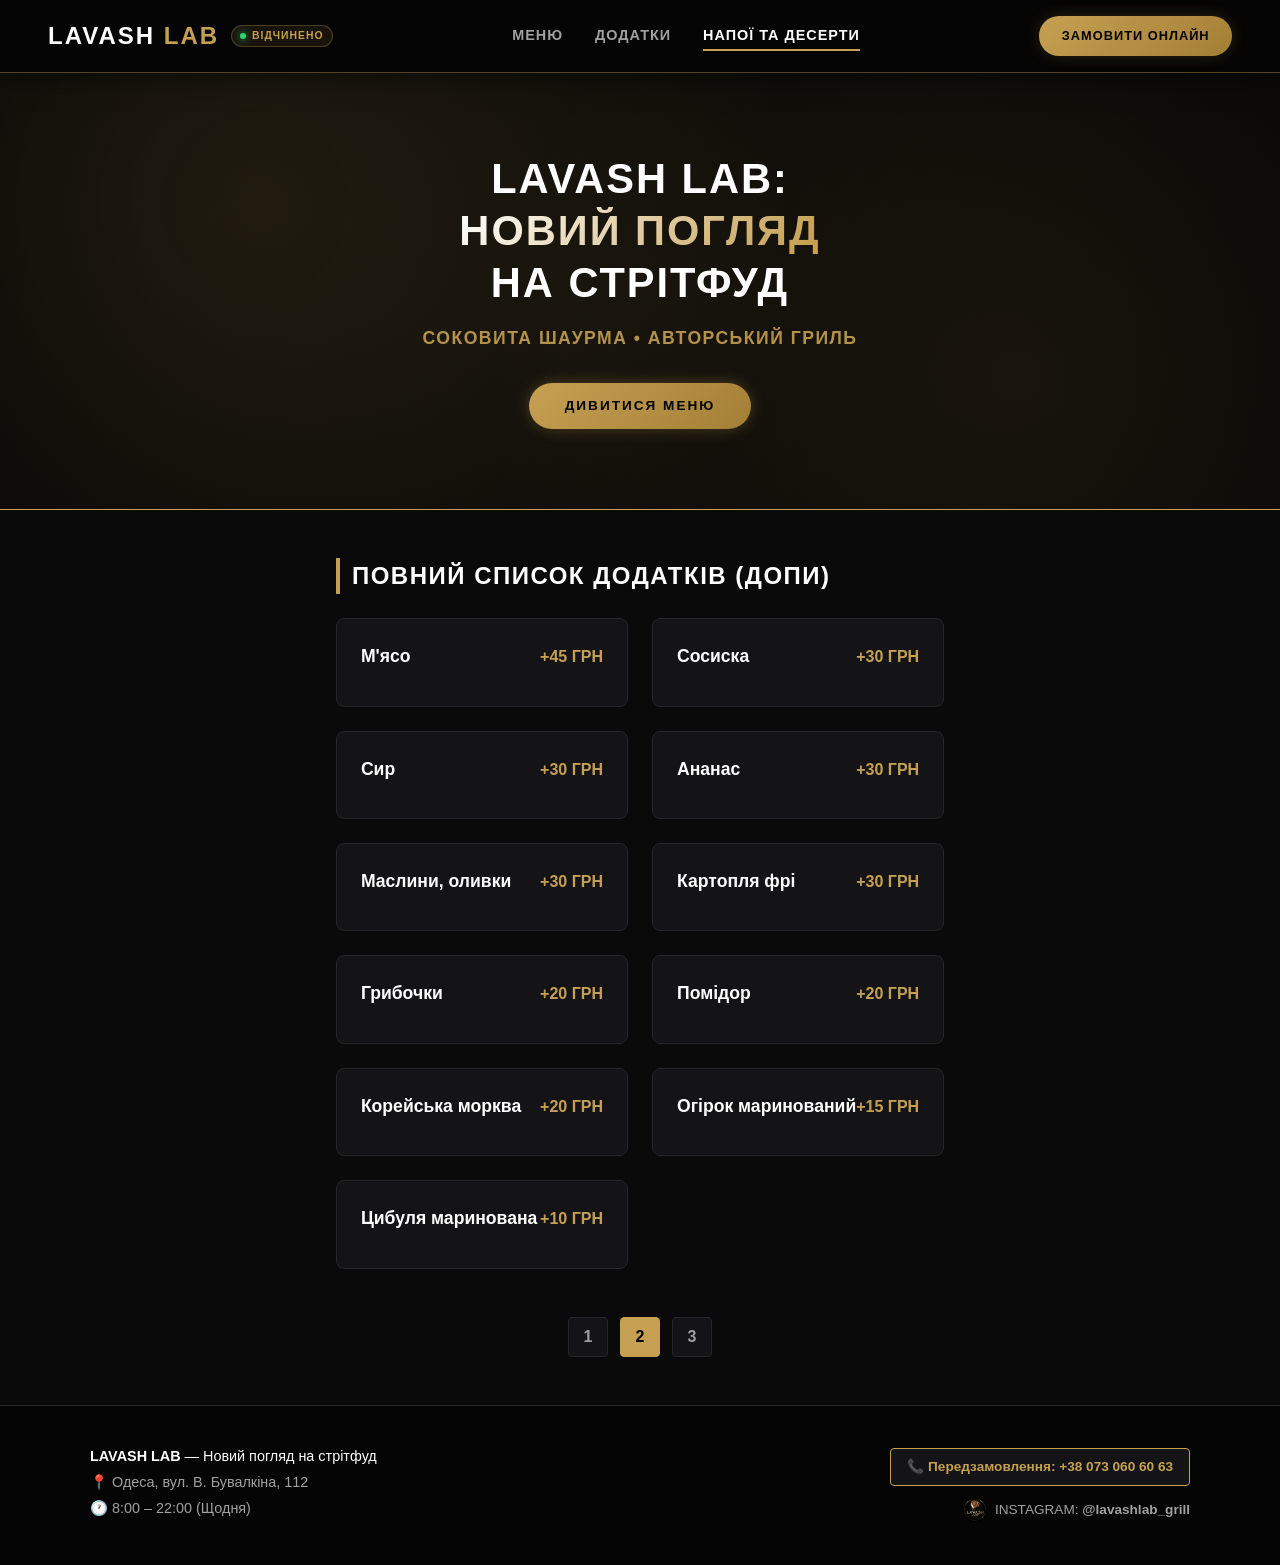
==== addons.html @ d11a652c "Add files via upload" ====
<!DOCTYPE html>
<html lang="uk">
<head>
    <meta charset="UTF-8">
    <meta name="viewport" content="width=device-width, initial-scale=1.0">
    <title>LAVASH LAB | Додатки (Допи)</title>
    <link rel="stylesheet" href="style.css">
</head>
<body>

<header>
        <div class="logo-container">
            <a href="index.html" class="logo">LAVASH <span>LAB</span></a>
            <div class="status-badge">
                <span class="status-dot"></span> ВІДЧИНЕНО
            </div>
        </div>
        <nav>
            <a href="index.html">МЕНЮ</a>
            <a href="addons.html">ДОДАТКИ</a>
            <a href="drinks.html" class="active">НАПОЇ ТА ДЕСЕРТИ</a>
        </nav>
        <a href="tel:+380730606063" class="btn-header-order">ЗАМОВИТИ ОНЛАЙН</a>
    </header>

<section class="hero">
        <div class="hero-content">
            <h1>LAVASH LAB:<br><span class="highlight-text">НОВИЙ ПОГЛЯД</span><br>НА СТРІТФУД</h1>
            <p class="hero-subtitle">Соковита шаурма • Авторський гриль</p>
            <a href="#addons-list" class="btn-hero">ДИВИТИСЯ МЕНЮ</a>
        </div>
    </section>

    <div class="container" id="addons-list">
        <h2 class="section-title">ПОВНИЙ СПИСОК ДОДАТКІВ (ДОПИ)</h2>

        <div class="grid">
            <div class="spotlight-card">
                <div class="card-header">
                    <span class="item-title">М'ясо</span>
                    <span class="item-price">+45 ГРН</span>
                </div>
            </div>
            <div class="spotlight-card">
                <div class="card-header">
                    <span class="item-title">Сосиска</span>
                    <span class="item-price">+30 ГРН</span>
                </div>
            </div>
            <div class="spotlight-card">
                <div class="card-header">
                    <span class="item-title">Сир</span>
                    <span class="item-price">+30 ГРН</span>
                </div>
            </div>
            <div class="spotlight-card">
                <div class="card-header">
                    <span class="item-title">Ананас</span>
                    <span class="item-price">+30 ГРН</span>
                </div>
            </div>
            <div class="spotlight-card">
                <div class="card-header">
                    <span class="item-title">Маслини, оливки</span>
                    <span class="item-price">+30 ГРН</span>
                </div>
            </div>
            <div class="spotlight-card">
                <div class="card-header">
                    <span class="item-title">Картопля фрі</span>
                    <span class="item-price">+30 ГРН</span>
                </div>
            </div>
            <div class="spotlight-card">
                <div class="card-header">
                    <span class="item-title">Грибочки</span>
                    <span class="item-price">+20 ГРН</span>
                </div>
            </div>
            <div class="spotlight-card">
                <div class="card-header">
                    <span class="item-title">Помідор</span>
                    <span class="item-price">+20 ГРН</span>
                </div>
            </div>
            <div class="spotlight-card">
                <div class="card-header">
                    <span class="item-title">Корейська морква</span>
                    <span class="item-price">+20 ГРН</span>
                </div>
            </div>
            <div class="spotlight-card">
                <div class="card-header">
                    <span class="item-title">Огірок маринований</span>
                    <span class="item-price">+15 ГРН</span>
                </div>
            </div>
            <div class="spotlight-card">
                <div class="card-header">
                    <span class="item-title">Цибуля маринована</span>
                    <span class="item-price">+10 ГРН</span>
                </div>
            </div>
        </div>

        <div class="pagination">
            <a href="index.html">1</a>
            <a href="addons.html" class="active-page">2</a>
            <a href="drinks.html">3</a>
        </div>
    </div>

    <footer>
        <div class="footer-container">
            <div class="footer-info">
                <p class="footer-brand"><strong>LAVASH LAB</strong> — Новий погляд на стрітфуд</p>
                <p class="footer-address">📍 Одеса, вул. В. Бувалкіна, 112</p>
                <p class="footer-hours">🕐 8:00 – 22:00 (Щодня)</p>
            </div>

            <div class="footer-contacts">
                <a href="tel:+380730606063" class="btn-order">📞 Передзамовлення: +38 073 060 60 63</a>

                <a href="https://www.instagram.com/lavashlab_grill" target="_blank" class="footer-social-link">
                    <img src="logo for instagram info.jpg" alt="Lavash Lab Instagram" class="insta-avatar">
                    <span>INSTAGRAM: <strong>@lavashlab_grill</strong></span>
                </a>
            </div>
        </div>
    </footer>

    <script>
        document.querySelectorAll('.spotlight-card').forEach(card => {
            card.addEventListener('mousemove', e => {
                const rect = card.getBoundingClientRect();
                card.style.setProperty('--mouse-x', `${e.clientX - rect.left}px`);
                card.style.setProperty('--mouse-y', `${e.clientY - rect.top}px`);
            });
        });

        function smoothScrollTo(targetSelector, duration = 1000) {
            const target = document.querySelector(targetSelector);
            if (!target) return;

            const headerOffset = 80;
            const targetPosition = target.getBoundingClientRect().top + window.pageYOffset - headerOffset;
            const startPosition = window.pageYOffset;
            const distance = targetPosition - startPosition;
            let startTime = null;

            function animation(currentTime) {
                if (startTime === null) startTime = currentTime;
                const timeElapsed = currentTime - startTime;
                const progress = Math.min(timeElapsed / duration, 1);

                const ease = progress < 0.5 
                    ? 2 * progress * progress 
                    : -1 + (4 - 2 * progress) * progress;

                window.scrollTo(0, startPosition + distance * ease);

                if (timeElapsed < duration) {
                    requestAnimationFrame(animation);
                }
            }

            requestAnimationFrame(animation);
        }

        document.querySelectorAll('a[href^="#"]').forEach(anchor => {
            anchor.addEventListener('click', function (e) {
                e.preventDefault();
                const targetId = this.getAttribute('href');
                if (targetId && targetId !== '#') {
                    smoothScrollTo(targetId, 1500);
                }
            });
        });


        // Плавный уход страницы при клике на внутренние ссылки
  document.querySelectorAll('nav a, .pagination a').forEach(link => {
    link.addEventListener('click', function(e) {
      const href = this.getAttribute('href');
      
      // Проверяем, что ссылка ведет на другую страницу, а не якорь (#)
      if (href && !href.startsWith('#') && href !== window.location.pathname) {
        e.preventDefault();
        document.body.style.transition = 'opacity 0.3s ease, transform 0.3s ease';
        document.body.style.opacity = '0';
        document.body.style.transform = 'translateY(-8px)';
        
        setTimeout(() => {
          window.location.href = href;
        }, 300);
      }
    });
  });
    </script>
</body>
</html>
---- style.css ----
:root {
  --bg-dark: #0a0a0b;
  --card-bg: #141416;
  --accent-gold: #c6a052;
  --accent-gold-hover: #e0b868;
  --text-main: #ffffff;
  --text-muted: #a0a0a0;
  --border-color: #26262a;
}

* {
  box-sizing: border-box;
  margin: 0;
  padding: 0;
}

body {
  background-color: var(--bg-dark);
  color: var(--text-main);
  font-family: -apple-system, BlinkMacSystemFont, "Segoe UI", Roboto, Helvetica, Arial, sans-serif;
  line-height: 1.5;
  min-height: 100vh;
  display: flex;
  flex-direction: column;
}

/* --- ЭФФЕКТ ПЛАВНОГО ПОЯВЛЕНИЯ СТРАНИЦЫ --- */
body {
  animation: fadeInPage 1.2s ease-in-out forwards;
}

@keyframes fadeInPage {
  from {
    opacity: 0;
    transform: translateY(8px); /* Легкий сдвиг снизу вверх */
  }
  to {
    opacity: 1;
    transform: translateY(0);
  }
}

a {
  color: inherit;
  text-decoration: none;
}

/* ИНТЕРЕСНАЯ ШАПКА С ЭФФЕКТОМ СТЕКЛА (GLASSMORPHISM) */
header {
  background: rgba(5, 5, 5, 0.75);
  backdrop-filter: blur(12px);
  -webkit-backdrop-filter: blur(12px);
  border-bottom: 1px solid rgba(198, 160, 82, 0.4);
  padding: 1rem 3rem;
  display: flex;
  justify-content: space-between;
  align-items: center;
  position: sticky;
  top: 0;
  z-index: 1000;
  box-shadow: 0 4px 30px rgba(0, 0, 0, 0.5);
}

.logo-container {
  display: flex;
  align-items: center;
  gap: 12px;
}

.logo {
  font-size: 1.5rem;
  font-weight: 900;
  letter-spacing: 2px;
}

.logo span {
  color: var(--accent-gold);
}

/* Индикатор статуса работы "OPEN" */
.status-badge {
  display: inline-flex;
  align-items: center;
  gap: 6px;
  background: rgba(198, 160, 82, 0.1);
  border: 1px solid rgba(198, 160, 82, 0.3);
  padding: 2px 8px;
  border-radius: 12px;
  font-size: 0.65rem;
  font-weight: 800;
  color: var(--accent-gold);
  letter-spacing: 1px;
}

.status-dot {
  width: 6px;
  height: 6px;
  background-color: #2ed573;
  border-radius: 50%;
  box-shadow: 0 0 8px #2ed573;
  animation: pulse 2s infinite;
}

@keyframes pulse {
  0% { transform: scale(0.95); box-shadow: 0 0 0 0 rgba(46, 213, 115, 0.7); }
  70% { transform: scale(1); box-shadow: 0 0 0 6px rgba(46, 213, 115, 0); }
  100% { transform: scale(0.95); box-shadow: 0 0 0 0 rgba(46, 213, 115, 0); }
}

nav {
  display: flex;
  gap: 2rem;
}

nav a {
  position: relative;
  font-size: 0.9rem;
  font-weight: 700;
  color: var(--text-muted);
  letter-spacing: 1px;
  padding: 4px 0;
  transition: color 0.3s ease;
}

/* Анимированная золотая линия под ссылками */
nav a::after {
  content: '';
  position: absolute;
  bottom: 0;
  left: 0;
  width: 0;
  height: 2px;
  background-color: var(--accent-gold);
  transition: width 0.3s ease;
}

nav a:hover,
nav a.active {
  color: var(--text-main);
}

nav a:hover::after,
nav a.active::after {
  width: 100%;
}

.btn-header-order {
  background: linear-gradient(135deg, #c6a052 0%, #a37f36 100%);
  color: #000;
  font-weight: 800;
  font-size: 0.8rem;
  letter-spacing: 1px;
  text-transform: uppercase;
  padding: 0.65rem 1.4rem;
  border-radius: 20px;
  box-shadow: 0 0 15px rgba(198, 160, 82, 0.2);
  transition: all 0.3s ease;
}

.btn-header-order:hover {
  transform: translateY(-2px);
  box-shadow: 0 4px 20px rgba(198, 160, 82, 0.4);
}

/* --- ОБНОВЛЕННАЯ HERO СЕКЦИЯ С АНИМАЦИЕЙ --- */
.hero {
  position: relative;
  background: #050505;
  /* Мягкие анимированные фоновые пятна света */
  background-image: 
    radial-gradient(circle at 20% 30%, rgba(198, 160, 82, 0.12) 0%, transparent 50%),
    radial-gradient(circle at 80% 70%, rgba(198, 160, 82, 0.08) 0%, transparent 50%);
  border-bottom: 1px solid var(--accent-gold);
  padding: 5rem 2rem;
  text-align: center;
  display: flex;
  justify-content: center;
  align-items: center;
  min-height: 380px;
  overflow: hidden;
}

/* Декоративное свечение на фоне */
.hero::before {
  content: '';
  position: absolute;
  top: -50%;
  left: -50%;
  width: 200%;
  height: 200%;
  background: radial-gradient(circle, rgba(198, 160, 82, 0.05) 0%, transparent 60%);
  animation: rotateBg 20s linear infinite;
  pointer-events: none; /* Это делает кнопку снова кликабельной */
}

@keyframes rotateBg {
  0% { transform: rotate(0deg); }
  100% { transform: rotate(360deg); }
}

.hero-content {
  max-width: 700px;
  position: relative;
  z-index: 2;
}

.hero h1 {
  font-size: 2.6rem;
  font-weight: 900;
  line-height: 1.25;
  margin-bottom: 1rem;
  letter-spacing: 2px;
  text-transform: uppercase;
  color: #ffffff;
}

/* Анимированный переливающийся золотой текст */
.highlight-text {
  background: linear-gradient(135deg, #ffffff 0%, #c6a052 50%, #e0b868 100%);
  background-size: 200% auto;
  -webkit-background-clip: text;
  -webkit-text-fill-color: transparent;
  animation: shineText 4s ease infinite;
}

@keyframes shineText {
  0% { background-position: 0% 50%; }
  50% { background-position: 100% 50%; }
  100% { background-position: 0% 50%; }
}

/* Подзаголовок (Соковита шаурма • Авторський гриль) */
.hero-subtitle {
  font-size: 1.1rem;
  font-weight: 600;
  color: var(--accent-gold);
  letter-spacing: 1.5px;
  margin-bottom: 2rem;
  opacity: 0.9;
  text-transform: uppercase;
}

/* Обновленная кнопка с эффектом пульсирующей тени */
.btn-hero {
  display: inline-block;
  color: #000;
  background: linear-gradient(135deg, #c6a052 0%, #a37f36 100%);
  font-weight: 800;
  font-size: 0.85rem;
  letter-spacing: 2px;
  text-transform: uppercase;
  padding: 0.8rem 2.2rem;
  border-radius: 30px;
  box-shadow: 0 0 15px rgba(198, 160, 82, 0.3);
  transition: all 0.3s ease;
  border: none;
}

.btn-hero:hover {
  transform: translateY(-3px);
  box-shadow: 0 6px 25px rgba(198, 160, 82, 0.6);
  color: #000;
}

/* Адаптивность для телефонов */
@media (max-width: 768px) {
  .hero h1 {
    font-size: 1.9rem;
  }
  .hero-subtitle {
    font-size: 0.9rem;
  }
}

/* ОСНОВНОЙ КОНТЕНТ */
.container {
  max-width: 1100px;
  margin: 0 auto;
  padding: 3rem 1.5rem;
  flex: 1;
}

.section-title {
  font-size: 1.5rem;
  font-weight: 800;
  letter-spacing: 1.5px;
  margin-bottom: 1.5rem;
  margin-top: 2rem;
  color: var(--text-main);
  border-left: 4px solid var(--accent-gold);
  padding-left: 0.75rem;
}

.section-title:first-of-type {
  margin-top: 0;
}

/* СЕТКА В ДВЕ КОЛОНКИ */
.grid {
  display: grid;
  grid-template-columns: repeat(2, 1fr);
  gap: 1.5rem;
}

.spotlight-card {
  background-color: var(--card-bg);
  border: 1px solid var(--border-color);
  border-radius: 8px;
  padding: 1.5rem;
  position: relative;
  overflow: hidden;
  transition: border-color 0.3s ease;
}

.spotlight-card::before {
  content: "";
  position: absolute;
  top: var(--mouse-y, -100px);
  left: var(--mouse-x, -100px);
  width: 200px;
  height: 200px;
  background: radial-gradient(circle, rgba(198, 160, 82, 0.15) 0%, transparent 70%);
  transform: translate(-50%, -50%);
  pointer-events: none;
  transition: opacity 0.3s ease;
  opacity: 0;
}

.spotlight-card:hover::before {
  opacity: 1;
}

.spotlight-card:hover {
  border-color: rgba(198, 160, 82, 0.4);
}

.card-header {
  display: flex;
  justify-content: space-between;
  align-items: baseline;
  margin-bottom: 0.75rem;
}

.item-title {
  font-size: 1.1rem;
  font-weight: 700;
}

.item-price {
  font-size: 1rem;
  font-weight: 800;
  color: var(--accent-gold);
}

.item-desc {
  font-size: 0.85rem;
  color: var(--text-muted);
}

/* БЕДЖИ */
.badge {
  font-size: 0.65rem;
  font-weight: 800;
  padding: 2px 6px;
  border-radius: 3px;
  text-transform: uppercase;
  margin-left: 6px;
  vertical-align: middle;
}

.badge-hit {
  background-color: var(--accent-gold);
  color: #000;
}

.badge-new {
  background-color: #ff4757;
  color: #fff;
}

/* ПАГИНАЦИЯ */
.pagination {
  display: flex;
  justify-content: center;
  gap: 0.75rem;
  margin-top: 3rem;
}

.pagination a {
  width: 40px;
  height: 40px;
  display: flex;
  align-items: center;
  justify-content: center;
  border-radius: 4px;
  background-color: var(--card-bg);
  border: 1px solid var(--border-color);
  font-weight: 700;
  color: var(--text-muted);
  transition: all 0.2s ease;
}

.pagination a:hover,
.pagination a.active-page {
  background-color: var(--accent-gold);
  color: #000;
  border-color: var(--accent-gold);
}

/* ФУТЕР */
footer {
  background-color: #050505;
  border-top: 1px solid var(--border-color);
  padding: 2.5rem 2rem;
  margin-top: auto;
}

.footer-container {
  max-width: 1100px;
  margin: 0 auto;
  display: flex;
  justify-content: space-between;
  align-items: center;
  flex-wrap: wrap;
  gap: 1.5rem;
}

.footer-info p {
  margin-bottom: 0.3rem;
  font-size: 0.9rem;
  color: var(--text-muted);
}

.footer-brand {
  color: var(--text-main) !important;
}

.footer-contacts {
  display: flex;
  flex-direction: column;
  gap: 0.75rem;
  align-items: flex-end;
}

.btn-order {
  background-color: var(--card-bg);
  border: 1px solid var(--accent-gold);
  color: var(--accent-gold);
  padding: 0.5rem 1rem;
  border-radius: 4px;
  font-weight: 700;
  font-size: 0.85rem;
  transition: all 0.2s ease;
}

.btn-order:hover {
  background-color: var(--accent-gold);
  color: #000;
}

.footer-social-link {
  display: flex;
  align-items: center;
  gap: 0.5rem;
  font-size: 0.85rem;
  color: var(--text-muted);
}

.insta-avatar {
  width: 24px;
  height: 24px;
  border-radius: 50%;
  object-fit: cover;
}

/* АДАПТИВНОСТЬ ДЛЯ МОБИЛЬНЫХ */
@media (max-width: 768px) {
  header {
    flex-direction: column;
    gap: 1rem;
    padding: 1rem;
  }
  
  .grid {
    grid-template-columns: 1fr; /* На телефонах переключается в 1 колонку */
  }
  
  .footer-container {
    flex-direction: column;
    align-items: flex-start;
  }
  
  .footer-contacts {
    align-items: flex-start;
  }
}
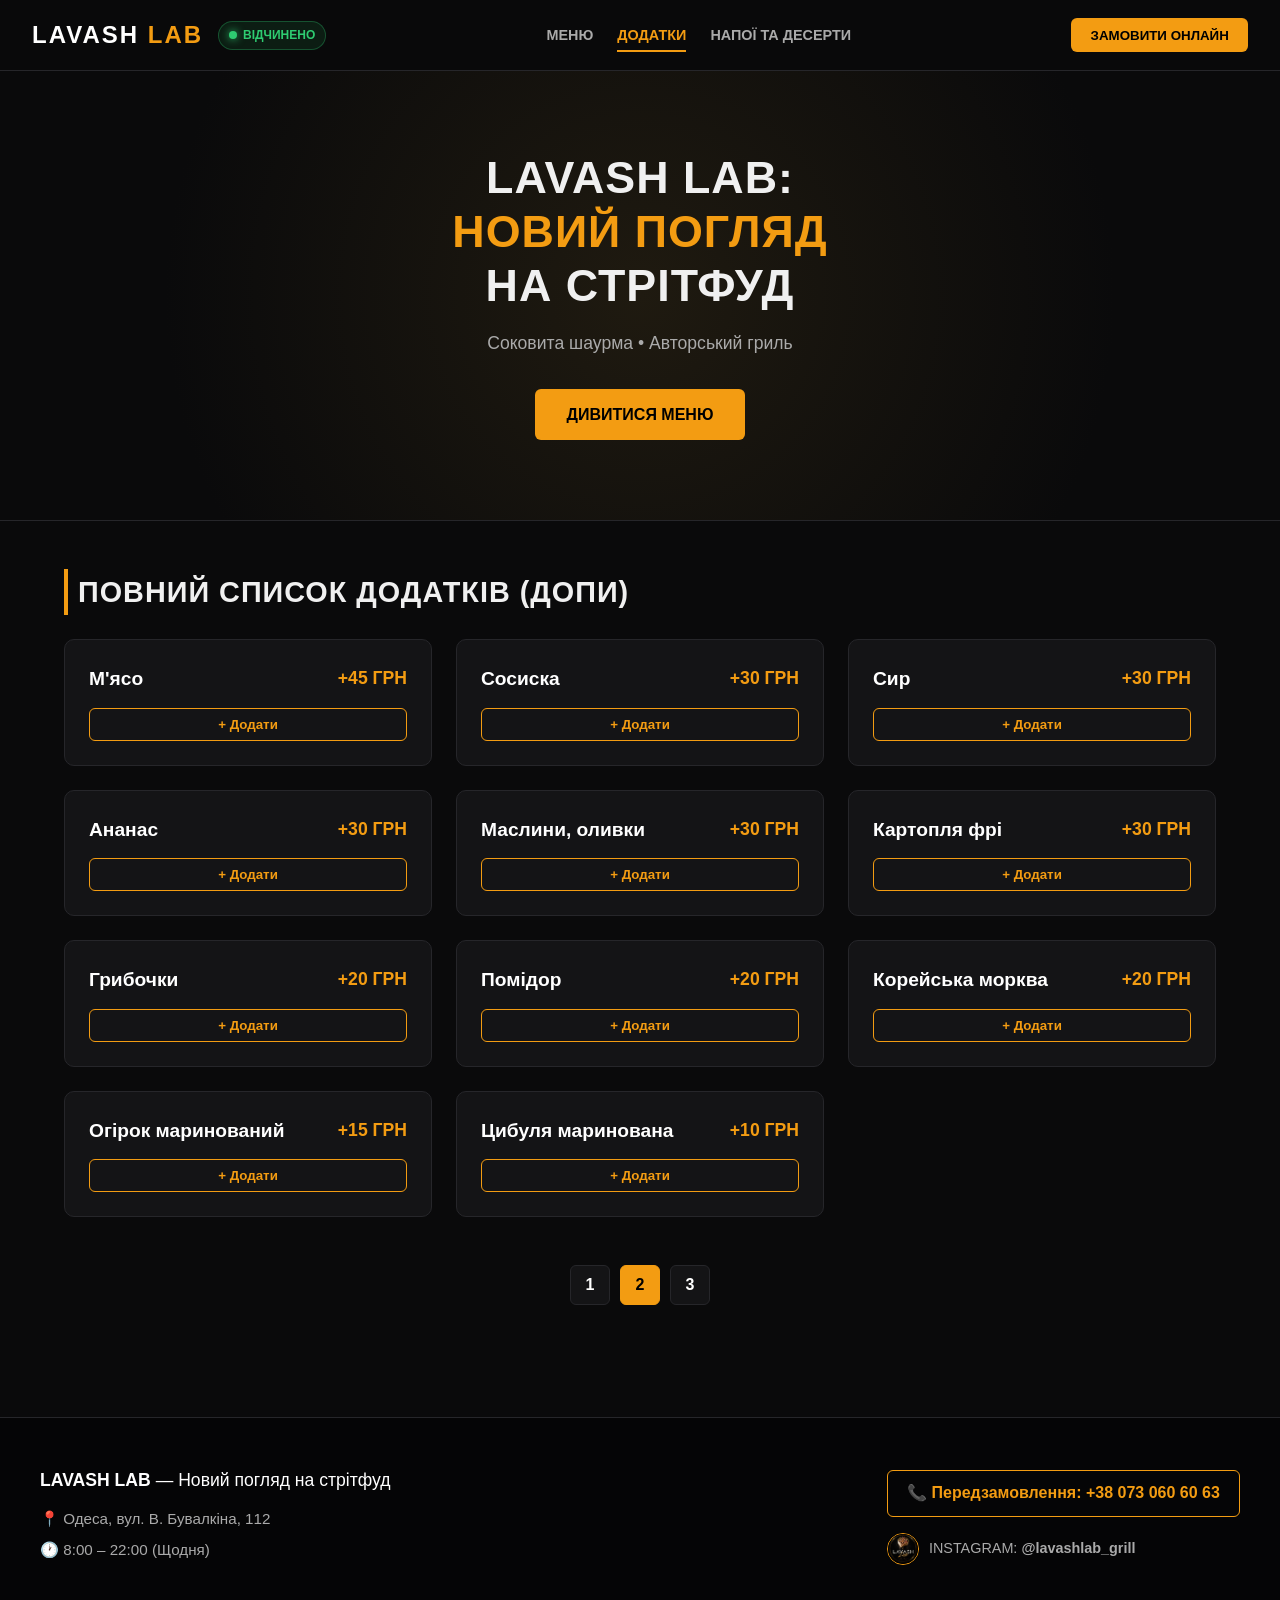
==== commit d4f0474d: "Add files via upload" ====
--- a/addons.html
+++ b/addons.html
@@ -9,193 +9,183 @@
 <body>
 
 <header>
-        <div class="logo-container">
-            <a href="index.html" class="logo">LAVASH <span>LAB</span></a>
-            <div class="status-badge">
-                <span class="status-dot"></span> ВІДЧИНЕНО
-            </div>
+    <div class="logo-container">
+        <a href="index.html" class="logo">LAVASH <span>LAB</span></a>
+        <div class="status-badge">
+            <span class="status-dot"></span> ВІДЧИНЕНО
         </div>
-        <nav>
-            <a href="index.html">МЕНЮ</a>
-            <a href="addons.html">ДОДАТКИ</a>
-            <a href="drinks.html" class="active">НАПОЇ ТА ДЕСЕРТИ</a>
-        </nav>
-        <a href="tel:+380730606063" class="btn-header-order">ЗАМОВИТИ ОНЛАЙН</a>
-    </header>
+    </div>
+    <nav>
+        <a href="index.html">МЕНЮ</a>
+        <a href="addons.html" class="active">ДОДАТКИ</a>
+        <a href="drinks.html">НАПОЇ ТА ДЕСЕРТИ</a>
+    </nav>
+    <button class="btn-header-order">ЗАМОВИТИ ОНЛАЙН</button>
+</header>
 
 <section class="hero">
-        <div class="hero-content">
-            <h1>LAVASH LAB:<br><span class="highlight-text">НОВИЙ ПОГЛЯД</span><br>НА СТРІТФУД</h1>
-            <p class="hero-subtitle">Соковита шаурма • Авторський гриль</p>
-            <a href="#addons-list" class="btn-hero">ДИВИТИСЯ МЕНЮ</a>
+    <div class="hero-content">
+        <h1>LAVASH LAB:<br><span class="highlight-text">НОВИЙ ПОГЛЯД</span><br>НА СТРІТФУД</h1>
+        <p class="hero-subtitle">Соковита шаурма • Авторський гриль</p>
+        <a href="#addons-list" class="btn-hero">ДИВИТИСЯ МЕНЮ</a>
+    </div>
+</section>
+
+<div class="container" id="addons-list">
+    <h2 class="section-title">ПОВНИЙ СПИСОК ДОДАТКІВ (ДОПИ)</h2>
+
+    <div class="grid">
+        <div class="spotlight-card">
+            <div class="card-header">
+                <span class="item-title">М'ясо</span>
+                <span class="item-price">+45 ГРН</span>
+            </div>
+            <button class="btn-add-to-cart" data-name="Доп: М'ясо" data-price="45">+ Додати</button>
         </div>
-    </section>
-
-    <div class="container" id="addons-list">
-        <h2 class="section-title">ПОВНИЙ СПИСОК ДОДАТКІВ (ДОПИ)</h2>
-
-        <div class="grid">
-            <div class="spotlight-card">
-                <div class="card-header">
-                    <span class="item-title">М'ясо</span>
-                    <span class="item-price">+45 ГРН</span>
-                </div>
+        <div class="spotlight-card">
+            <div class="card-header">
+                <span class="item-title">Сосиска</span>
+                <span class="item-price">+30 ГРН</span>
             </div>
-            <div class="spotlight-card">
-                <div class="card-header">
-                    <span class="item-title">Сосиска</span>
-                    <span class="item-price">+30 ГРН</span>
-                </div>
+            <button class="btn-add-to-cart" data-name="Доп: Сосиска" data-price="30">+ Додати</button>
+        </div>
+        <div class="spotlight-card">
+            <div class="card-header">
+                <span class="item-title">Сир</span>
+                <span class="item-price">+30 ГРН</span>
             </div>
-            <div class="spotlight-card">
-                <div class="card-header">
-                    <span class="item-title">Сир</span>
-                    <span class="item-price">+30 ГРН</span>
-                </div>
+            <button class="btn-add-to-cart" data-name="Доп: Сир" data-price="30">+ Додати</button>
+        </div>
+        <div class="spotlight-card">
+            <div class="card-header">
+                <span class="item-title">Ананас</span>
+                <span class="item-price">+30 ГРН</span>
             </div>
-            <div class="spotlight-card">
-                <div class="card-header">
-                    <span class="item-title">Ананас</span>
-                    <span class="item-price">+30 ГРН</span>
-                </div>
+            <button class="btn-add-to-cart" data-name="Доп: Ананас" data-price="30">+ Додати</button>
+        </div>
+        <div class="spotlight-card">
+            <div class="card-header">
+                <span class="item-title">Маслини, оливки</span>
+                <span class="item-price">+30 ГРН</span>
             </div>
-            <div class="spotlight-card">
-                <div class="card-header">
-                    <span class="item-title">Маслини, оливки</span>
-                    <span class="item-price">+30 ГРН</span>
-                </div>
+            <button class="btn-add-to-cart" data-name="Доп: Маслини, оливки" data-price="30">+ Додати</button>
+        </div>
+        <div class="spotlight-card">
+            <div class="card-header">
+                <span class="item-title">Картопля фрі</span>
+                <span class="item-price">+30 ГРН</span>
             </div>
-            <div class="spotlight-card">
-                <div class="card-header">
-                    <span class="item-title">Картопля фрі</span>
-                    <span class="item-price">+30 ГРН</span>
-                </div>
+            <button class="btn-add-to-cart" data-name="Доп: Картопля фрі" data-price="30">+ Додати</button>
+        </div>
+        <div class="spotlight-card">
+            <div class="card-header">
+                <span class="item-title">Грибочки</span>
+                <span class="item-price">+20 ГРН</span>
             </div>
-            <div class="spotlight-card">
-                <div class="card-header">
-                    <span class="item-title">Грибочки</span>
-                    <span class="item-price">+20 ГРН</span>
-                </div>
+            <button class="btn-add-to-cart" data-name="Доп: Грибочки" data-price="20">+ Додати</button>
+        </div>
+        <div class="spotlight-card">
+            <div class="card-header">
+                <span class="item-title">Помідор</span>
+                <span class="item-price">+20 ГРН</span>
             </div>
-            <div class="spotlight-card">
-                <div class="card-header">
-                    <span class="item-title">Помідор</span>
-                    <span class="item-price">+20 ГРН</span>
-                </div>
+            <button class="btn-add-to-cart" data-name="Доп: Помідор" data-price="20">+ Додати</button>
+        </div>
+        <div class="spotlight-card">
+            <div class="card-header">
+                <span class="item-title">Корейська морква</span>
+                <span class="item-price">+20 ГРН</span>
             </div>
-            <div class="spotlight-card">
-                <div class="card-header">
-                    <span class="item-title">Корейська морква</span>
-                    <span class="item-price">+20 ГРН</span>
-                </div>
+            <button class="btn-add-to-cart" data-name="Доп: Корейська морква" data-price="20">+ Додати</button>
+        </div>
+        <div class="spotlight-card">
+            <div class="card-header">
+                <span class="item-title">Огірок маринований</span>
+                <span class="item-price">+15 ГРН</span>
             </div>
-            <div class="spotlight-card">
-                <div class="card-header">
-                    <span class="item-title">Огірок маринований</span>
-                    <span class="item-price">+15 ГРН</span>
-                </div>
+            <button class="btn-add-to-cart" data-name="Доп: Огірок маринований" data-price="15">+ Додати</button>
+        </div>
+        <div class="spotlight-card">
+            <div class="card-header">
+                <span class="item-title">Цибуля маринована</span>
+                <span class="item-price">+10 ГРН</span>
             </div>
-            <div class="spotlight-card">
-                <div class="card-header">
-                    <span class="item-title">Цибуля маринована</span>
-                    <span class="item-price">+10 ГРН</span>
-                </div>
-            </div>
-        </div>
-
-        <div class="pagination">
-            <a href="index.html">1</a>
-            <a href="addons.html" class="active-page">2</a>
-            <a href="drinks.html">3</a>
+            <button class="btn-add-to-cart" data-name="Доп: Цибуля маринована" data-price="10">+ Додати</button>
         </div>
     </div>
 
-    <footer>
-        <div class="footer-container">
-            <div class="footer-info">
-                <p class="footer-brand"><strong>LAVASH LAB</strong> — Новий погляд на стрітфуд</p>
-                <p class="footer-address">📍 Одеса, вул. В. Бувалкіна, 112</p>
-                <p class="footer-hours">🕐 8:00 – 22:00 (Щодня)</p>
-            </div>
+    <div class="pagination">
+        <a href="index.html">1</a>
+        <a href="addons.html" class="active-page">2</a>
+        <a href="drinks.html">3</a>
+    </div>
+</div>
 
-            <div class="footer-contacts">
-                <a href="tel:+380730606063" class="btn-order">📞 Передзамовлення: +38 073 060 60 63</a>
+<footer>
+    <div class="footer-container">
+        <div class="footer-info">
+            <p class="footer-brand"><strong>LAVASH LAB</strong> — Новий погляд на стрітфуд</p>
+            <p class="footer-address">📍 Одеса, вул. В. Бувалкіна, 112</p>
+            <p class="footer-hours">🕐 8:00 – 22:00 (Щодня)</p>
+        </div>
 
-                <a href="https://www.instagram.com/lavashlab_grill" target="_blank" class="footer-social-link">
-                    <img src="logo for instagram info.jpg" alt="Lavash Lab Instagram" class="insta-avatar">
-                    <span>INSTAGRAM: <strong>@lavashlab_grill</strong></span>
-                </a>
-            </div>
+        <div class="footer-contacts">
+            <a href="tel:+380730606063" class="btn-order">📞 Передзамовлення: +38 073 060 60 63</a>
+
+            <a href="https://www.instagram.com/lavashlab_grill" target="_blank" class="footer-social-link">
+                <img src="logo for instagram info.jpg" alt="Lavash Lab Instagram" class="insta-avatar">
+                <span>INSTAGRAM: <strong>@lavashlab_grill</strong></span>
+            </a>
         </div>
-    </footer>
+    </div>
+</footer>
 
-    <script>
-        document.querySelectorAll('.spotlight-card').forEach(card => {
-            card.addEventListener('mousemove', e => {
-                const rect = card.getBoundingClientRect();
-                card.style.setProperty('--mouse-x', `${e.clientX - rect.left}px`);
-                card.style.setProperty('--mouse-y', `${e.clientY - rect.top}px`);
-            });
-        });
+<div id="bottom-cart-bar" class="bottom-cart-bar">
+  <div class="cart-bar-content">
+    <div class="cart-icon-wrapper" onclick="openModal()">
+      <div class="cart-icon-container">
+        <svg class="cart-svg" viewBox="0 0 24 24" fill="none" stroke="currentColor" stroke-width="2" stroke-linecap="round" stroke-linejoin="round">
+          <circle cx="9" cy="21" r="1"></circle>
+          <circle cx="20" cy="21" r="1"></circle>
+          <path d="M1 1h4l2.68 13.39a2 2 0 0 0 2 1.61h9.72a2 2 0 0 0 2-1.61L23 6H6"></path>
+        </svg>
+        <span id="cart-badge" class="cart-badge">0</span>
+      </div>
+      <span class="cart-label">Кошик</span>
+    </div>
 
-        function smoothScrollTo(targetSelector, duration = 1000) {
-            const target = document.querySelector(targetSelector);
-            if (!target) return;
+    <button class="btn-cart-next" onclick="openModal()">Далі</button>
+  </div>
+</div>
 
-            const headerOffset = 80;
-            const targetPosition = target.getBoundingClientRect().top + window.pageYOffset - headerOffset;
-            const startPosition = window.pageYOffset;
-            const distance = targetPosition - startPosition;
-            let startTime = null;
+<div id="order-modal" class="modal-overlay">
+  <div class="modal-content">
+    <button class="modal-close">&times;</button>
+    <h3>ОФОРМЛЕННЯ ЗАМОВЛЕННЯ</h3>
+    
+<form id="order-form">
+  <div class="form-group">
+    <label for="client-name">Ваше ім'я *</label>
+    <input type="text" id="client-name" required placeholder="Олексій">
+  </div>
 
-            function animation(currentTime) {
-                if (startTime === null) startTime = currentTime;
-                const timeElapsed = currentTime - startTime;
-                const progress = Math.min(timeElapsed / duration, 1);
+  <div class="form-group">
+    <label for="client-phone">Номер телефону *</label>
+    <input type="tel" id="client-phone" required placeholder="+380730606063">
+  </div>
 
-                const ease = progress < 0.5 
-                    ? 2 * progress * progress 
-                    : -1 + (4 - 2 * progress) * progress;
+<div class="form-group">
+  <label>Ваше замовлення</label>
+  <div id="cart-items-container">
+    <ul id="cart-items-list"></ul>
+  </div>
+  <div id="cart-total-price">Сума: 0 ГРН</div>
+</div>
 
-                window.scrollTo(0, startPosition + distance * ease);
-
-                if (timeElapsed < duration) {
-                    requestAnimationFrame(animation);
-                }
-            }
-
-            requestAnimationFrame(animation);
-        }
-
-        document.querySelectorAll('a[href^="#"]').forEach(anchor => {
-            anchor.addEventListener('click', function (e) {
-                e.preventDefault();
-                const targetId = this.getAttribute('href');
-                if (targetId && targetId !== '#') {
-                    smoothScrollTo(targetId, 1500);
-                }
-            });
-        });
-
-
-        // Плавный уход страницы при клике на внутренние ссылки
-  document.querySelectorAll('nav a, .pagination a').forEach(link => {
-    link.addEventListener('click', function(e) {
-      const href = this.getAttribute('href');
-      
-      // Проверяем, что ссылка ведет на другую страницу, а не якорь (#)
-      if (href && !href.startsWith('#') && href !== window.location.pathname) {
-        e.preventDefault();
-        document.body.style.transition = 'opacity 0.3s ease, transform 0.3s ease';
-        document.body.style.opacity = '0';
-        document.body.style.transform = 'translateY(-8px)';
-        
-        setTimeout(() => {
-          window.location.href = href;
-        }, 300);
-      }
-    });
-  });
-    </script>
+  <button type="submit" id="btn-submit" class="btn-hero">ВІДПРАВИТИ ЗАМОВЛЕННЯ</button>
+</form>
+  </div>
+</div>
+<script src="script.js"></script>
 </body>
 </html>
--- a/style.css
+++ b/style.css
@@ -1,10 +1,10 @@
 :root {
   --bg-dark: #0a0a0b;
   --card-bg: #141416;
-  --accent-gold: #c6a052;
-  --accent-gold-hover: #e0b868;
-  --text-main: #ffffff;
-  --text-muted: #a0a0a0;
+  --accent-gold: #f39c12;
+  --accent-gold-hover: #d35400;
+  --text-main: #f0f0f0;
+  --text-muted: #aaaaaa;
   --border-color: #26262a;
 }
 
@@ -14,483 +14,673 @@
   padding: 0;
 }
 
+html {
+  height: 100%;
+  overflow-x: hidden;
+  overflow-y: auto;
+}
+
 body {
   background-color: var(--bg-dark);
   color: var(--text-main);
-  font-family: -apple-system, BlinkMacSystemFont, "Segoe UI", Roboto, Helvetica, Arial, sans-serif;
-  line-height: 1.5;
-  min-height: 100vh;
-  display: flex;
-  flex-direction: column;
-}
-
-/* --- ЭФФЕКТ ПЛАВНОГО ПОЯВЛЕНИЯ СТРАНИЦЫ --- */
-body {
-  animation: fadeInPage 1.2s ease-in-out forwards;
-}
-
-@keyframes fadeInPage {
-  from {
-    opacity: 0;
-    transform: translateY(8px); /* Легкий сдвиг снизу вверх */
-  }
-  to {
-    opacity: 1;
-    transform: translateY(0);
-  }
-}
-
-a {
-  color: inherit;
-  text-decoration: none;
-}
-
-/* ИНТЕРЕСНАЯ ШАПКА С ЭФФЕКТОМ СТЕКЛА (GLASSMORPHISM) */
+  font-family: 'Segoe UI', Roboto, Helvetica, Arial, sans-serif;
+  line-height: 1.6;
+  padding-bottom: 80px;
+  min-height: 100%;
+  height: auto !important;
+  overflow: visible !important;
+}
+
+body.no-scroll {
+  overflow: hidden !important;
+}
+
+/* --- HEADER --- */
 header {
-  background: rgba(5, 5, 5, 0.75);
-  backdrop-filter: blur(12px);
-  -webkit-backdrop-filter: blur(12px);
-  border-bottom: 1px solid rgba(198, 160, 82, 0.4);
-  padding: 1rem 3rem;
-  display: flex;
-  justify-content: space-between;
-  align-items: center;
   position: sticky;
   top: 0;
-  z-index: 1000;
-  box-shadow: 0 4px 30px rgba(0, 0, 0, 0.5);
+  z-index: 100;
+  background: rgba(10, 10, 11, 0.95);
+  backdrop-filter: blur(10px);
+  border-bottom: 1px solid var(--border-color);
+  display: flex;
+  justify-content: space-between;
+  align-items: center;
+  padding: 1rem 2rem;
 }
 
 .logo-container {
   display: flex;
   align-items: center;
-  gap: 12px;
+  gap: 15px;
 }
 
 .logo {
   font-size: 1.5rem;
   font-weight: 900;
   letter-spacing: 2px;
+  color: #fff;
+  text-decoration: none;
 }
 
 .logo span {
   color: var(--accent-gold);
 }
 
-/* Индикатор статуса работы "OPEN" */
 .status-badge {
-  display: inline-flex;
+  display: flex;
   align-items: center;
   gap: 6px;
-  background: rgba(198, 160, 82, 0.1);
-  border: 1px solid rgba(198, 160, 82, 0.3);
-  padding: 2px 8px;
-  border-radius: 12px;
-  font-size: 0.65rem;
-  font-weight: 800;
+  background: rgba(46, 204, 113, 0.1);
+  color: #2ecc71;
+  border: 1px solid rgba(46, 204, 113, 0.3);
+  padding: 4px 10px;
+  border-radius: 20px;
+  font-size: 0.75rem;
+  font-weight: 600;
+}
+
+.status-dot {
+  width: 8px;
+  height: 8px;
+  background-color: #2ecc71;
+  border-radius: 50%;
+  box-shadow: 0 0 8px #2ecc71;
+}
+
+nav {
+  display: flex;
+  gap: 1.5rem;
+}
+
+nav a {
+  color: var(--text-muted);
+  text-decoration: none;
+  font-weight: 600;
+  font-size: 0.9rem;
+  transition: color 0.3s ease;
+  padding: 5px 0;
+  position: relative;
+}
+
+nav a:hover,
+nav a.active {
   color: var(--accent-gold);
-  letter-spacing: 1px;
-}
-
-.status-dot {
-  width: 6px;
-  height: 6px;
-  background-color: #2ed573;
-  border-radius: 50%;
-  box-shadow: 0 0 8px #2ed573;
-  animation: pulse 2s infinite;
-}
-
-@keyframes pulse {
-  0% { transform: scale(0.95); box-shadow: 0 0 0 0 rgba(46, 213, 115, 0.7); }
-  70% { transform: scale(1); box-shadow: 0 0 0 6px rgba(46, 213, 115, 0); }
-  100% { transform: scale(0.95); box-shadow: 0 0 0 0 rgba(46, 213, 115, 0); }
-}
-
-nav {
-  display: flex;
-  gap: 2rem;
-}
-
-nav a {
-  position: relative;
-  font-size: 0.9rem;
-  font-weight: 700;
-  color: var(--text-muted);
-  letter-spacing: 1px;
-  padding: 4px 0;
-  transition: color 0.3s ease;
-}
-
-/* Анимированная золотая линия под ссылками */
-nav a::after {
+}
+
+nav a.active::after {
   content: '';
   position: absolute;
   bottom: 0;
   left: 0;
-  width: 0;
+  width: 100%;
   height: 2px;
-  background-color: var(--accent-gold);
-  transition: width 0.3s ease;
-}
-
-nav a:hover,
-nav a.active {
-  color: var(--text-main);
-}
-
-nav a:hover::after,
-nav a.active::after {
-  width: 100%;
+  background: var(--accent-gold);
 }
 
 .btn-header-order {
-  background: linear-gradient(135deg, #c6a052 0%, #a37f36 100%);
+  background: var(--accent-gold);
   color: #000;
-  font-weight: 800;
-  font-size: 0.8rem;
-  letter-spacing: 1px;
-  text-transform: uppercase;
-  padding: 0.65rem 1.4rem;
-  border-radius: 20px;
-  box-shadow: 0 0 15px rgba(198, 160, 82, 0.2);
-  transition: all 0.3s ease;
+  border: none;
+  padding: 0.6rem 1.2rem;
+  font-weight: 700;
+  border-radius: 6px;
+  cursor: pointer;
+  transition: background 0.3s ease, transform 0.2s ease, opacity 0.2s ease;
 }
 
 .btn-header-order:hover {
+  background: #e67e22;
   transform: translateY(-2px);
-  box-shadow: 0 4px 20px rgba(198, 160, 82, 0.4);
-}
-
-/* --- ОБНОВЛЕННАЯ HERO СЕКЦИЯ С АНИМАЦИЕЙ --- */
+}
+
+/* --- HERO SECTION --- */
 .hero {
-  position: relative;
-  background: #050505;
-  /* Мягкие анимированные фоновые пятна света */
-  background-image: 
-    radial-gradient(circle at 20% 30%, rgba(198, 160, 82, 0.12) 0%, transparent 50%),
-    radial-gradient(circle at 80% 70%, rgba(198, 160, 82, 0.08) 0%, transparent 50%);
-  border-bottom: 1px solid var(--accent-gold);
   padding: 5rem 2rem;
   text-align: center;
-  display: flex;
-  justify-content: center;
-  align-items: center;
-  min-height: 380px;
-  overflow: hidden;
-}
-
-/* Декоративное свечение на фоне */
-.hero::before {
-  content: '';
-  position: absolute;
-  top: -50%;
-  left: -50%;
-  width: 200%;
-  height: 200%;
-  background: radial-gradient(circle, rgba(198, 160, 82, 0.05) 0%, transparent 60%);
-  animation: rotateBg 20s linear infinite;
-  pointer-events: none; /* Это делает кнопку снова кликабельной */
-}
-
-@keyframes rotateBg {
-  0% { transform: rotate(0deg); }
-  100% { transform: rotate(360deg); }
-}
-
-.hero-content {
-  max-width: 700px;
-  position: relative;
-  z-index: 2;
-}
-
-.hero h1 {
-  font-size: 2.6rem;
+  background: radial-gradient(circle at center, #1f1a10 0%, var(--bg-dark) 70%);
+  border-bottom: 1px solid var(--border-color);
+}
+
+.hero-content h1 {
+  font-size: 2.8rem;
+  line-height: 1.2;
   font-weight: 900;
-  line-height: 1.25;
-  margin-bottom: 1rem;
-  letter-spacing: 2px;
-  text-transform: uppercase;
-  color: #ffffff;
-}
-
-/* Анимированный переливающийся золотой текст */
+  letter-spacing: 1px;
+}
+
 .highlight-text {
-  background: linear-gradient(135deg, #ffffff 0%, #c6a052 50%, #e0b868 100%);
-  background-size: 200% auto;
-  -webkit-background-clip: text;
-  -webkit-text-fill-color: transparent;
-  animation: shineText 4s ease infinite;
-}
-
-@keyframes shineText {
-  0% { background-position: 0% 50%; }
-  50% { background-position: 100% 50%; }
-  100% { background-position: 0% 50%; }
-}
-
-/* Подзаголовок (Соковита шаурма • Авторський гриль) */
+  color: var(--accent-gold);
+}
+
 .hero-subtitle {
+  margin: 1rem 0 2rem;
+  color: var(--text-muted);
   font-size: 1.1rem;
-  font-weight: 600;
-  color: var(--accent-gold);
-  letter-spacing: 1.5px;
-  margin-bottom: 2rem;
-  opacity: 0.9;
-  text-transform: uppercase;
-}
-
-/* Обновленная кнопка с эффектом пульсирующей тени */
+}
+
 .btn-hero {
   display: inline-block;
+  background: var(--accent-gold);
   color: #000;
-  background: linear-gradient(135deg, #c6a052 0%, #a37f36 100%);
+  padding: 0.8rem 2rem;
   font-weight: 800;
-  font-size: 0.85rem;
-  letter-spacing: 2px;
-  text-transform: uppercase;
-  padding: 0.8rem 2.2rem;
-  border-radius: 30px;
-  box-shadow: 0 0 15px rgba(198, 160, 82, 0.3);
-  transition: all 0.3s ease;
+  text-decoration: none;
+  border-radius: 6px;
+  transition: background 0.3s ease, transform 0.2s ease;
   border: none;
+  cursor: pointer;
 }
 
 .btn-hero:hover {
-  transform: translateY(-3px);
-  box-shadow: 0 6px 25px rgba(198, 160, 82, 0.6);
-  color: #000;
-}
-
-/* Адаптивность для телефонов */
-@media (max-width: 768px) {
-  .hero h1 {
-    font-size: 1.9rem;
-  }
-  .hero-subtitle {
-    font-size: 0.9rem;
-  }
-}
-
-/* ОСНОВНОЙ КОНТЕНТ */
+  background: #e67e22;
+  transform: translateY(-2px);
+}
+
+/* --- MAIN CONTAINER & CARDS --- */
 .container {
-  max-width: 1100px;
+  max-width: 1200px;
   margin: 0 auto;
   padding: 3rem 1.5rem;
-  flex: 1;
 }
 
 .section-title {
-  font-size: 1.5rem;
+  font-size: 1.8rem;
   font-weight: 800;
-  letter-spacing: 1.5px;
-  margin-bottom: 1.5rem;
-  margin-top: 2rem;
-  color: var(--text-main);
+  margin: 2.5rem 0 1.5rem;
+  letter-spacing: 1px;
   border-left: 4px solid var(--accent-gold);
-  padding-left: 0.75rem;
+  padding-left: 10px;
 }
 
 .section-title:first-of-type {
   margin-top: 0;
 }
 
-/* СЕТКА В ДВЕ КОЛОНКИ */
 .grid {
   display: grid;
-  grid-template-columns: repeat(2, 1fr);
+  grid-template-columns: repeat(auto-fill, minmax(300px, 1fr));
   gap: 1.5rem;
 }
 
 .spotlight-card {
-  background-color: var(--card-bg);
+  position: relative;
+  background: var(--card-bg);
   border: 1px solid var(--border-color);
-  border-radius: 8px;
+  border-radius: 10px;
   padding: 1.5rem;
-  position: relative;
+  display: flex;
+  flex-direction: column;
+  justify-content: space-between;
+  transition: transform 0.3s ease, border-color 0.3s ease;
   overflow: hidden;
-  transition: border-color 0.3s ease;
-}
-
-.spotlight-card::before {
-  content: "";
-  position: absolute;
-  top: var(--mouse-y, -100px);
-  left: var(--mouse-x, -100px);
-  width: 200px;
-  height: 200px;
-  background: radial-gradient(circle, rgba(198, 160, 82, 0.15) 0%, transparent 70%);
-  transform: translate(-50%, -50%);
-  pointer-events: none;
-  transition: opacity 0.3s ease;
-  opacity: 0;
-}
-
-.spotlight-card:hover::before {
-  opacity: 1;
 }
 
 .spotlight-card:hover {
-  border-color: rgba(198, 160, 82, 0.4);
+  transform: translateY(-4px);
+  border-color: rgba(243, 156, 18, 0.4);
 }
 
 .card-header {
   display: flex;
   justify-content: space-between;
-  align-items: baseline;
-  margin-bottom: 0.75rem;
+  align-items: flex-start;
+  margin-bottom: 0.8rem;
 }
 
 .item-title {
+  font-size: 1.2rem;
+  font-weight: 700;
+  color: #fff;
+}
+
+.item-price {
   font-size: 1.1rem;
-  font-weight: 700;
-}
-
-.item-price {
-  font-size: 1rem;
   font-weight: 800;
   color: var(--accent-gold);
+  white-space: nowrap;
 }
 
 .item-desc {
-  font-size: 0.85rem;
+  font-size: 0.9rem;
   color: var(--text-muted);
-}
-
-/* БЕДЖИ */
+  margin-bottom: 1rem;
+}
+
+.btn-add-to-cart {
+  margin-top: auto;
+  width: 100%;
+  background: transparent;
+  border: 1px solid var(--accent-gold);
+  color: var(--accent-gold);
+  padding: 8px 12px;
+  border-radius: 6px;
+  font-weight: 700;
+  cursor: pointer;
+  transition: all 0.2s ease;
+}
+
+.btn-add-to-cart:hover {
+  background: var(--accent-gold);
+  color: #000;
+}
+
 .badge {
+  display: inline-block;
   font-size: 0.65rem;
   font-weight: 800;
   padding: 2px 6px;
-  border-radius: 3px;
+  border-radius: 4px;
   text-transform: uppercase;
   margin-left: 6px;
   vertical-align: middle;
 }
 
 .badge-hit {
-  background-color: var(--accent-gold);
-  color: #000;
+  background: #e74c3c;
+  color: #fff;
 }
 
 .badge-new {
-  background-color: #ff4757;
-  color: #fff;
-}
-
-/* ПАГИНАЦИЯ */
+  background: #3498db;
+  color: #fff;
+}
+
+/* --- PAGINATION --- */
 .pagination {
   display: flex;
   justify-content: center;
-  gap: 0.75rem;
+  gap: 10px;
   margin-top: 3rem;
 }
 
 .pagination a {
+  display: flex;
+  align-items: center;
+  justify-content: center;
   width: 40px;
   height: 40px;
-  display: flex;
-  align-items: center;
-  justify-content: center;
-  border-radius: 4px;
-  background-color: var(--card-bg);
+  background: var(--card-bg);
   border: 1px solid var(--border-color);
+  color: #fff;
+  text-decoration: none;
   font-weight: 700;
-  color: var(--text-muted);
-  transition: all 0.2s ease;
+  border-radius: 6px;
+  transition: background 0.3s ease, border-color 0.3s ease;
 }
 
 .pagination a:hover,
 .pagination a.active-page {
-  background-color: var(--accent-gold);
+  background: var(--accent-gold);
   color: #000;
   border-color: var(--accent-gold);
 }
 
-/* ФУТЕР */
+/* --- FOOTER --- */
 footer {
-  background-color: #050505;
+  background: #050506;
   border-top: 1px solid var(--border-color);
-  padding: 2.5rem 2rem;
-  margin-top: auto;
+  padding: 3rem 2rem;
+  margin-top: 4rem;
 }
 
 .footer-container {
-  max-width: 1100px;
+  max-width: 1200px;
   margin: 0 auto;
   display: flex;
+  flex-wrap: wrap;
   justify-content: space-between;
   align-items: center;
-  flex-wrap: wrap;
-  gap: 1.5rem;
+  gap: 2rem;
 }
 
 .footer-info p {
-  margin-bottom: 0.3rem;
-  font-size: 0.9rem;
+  margin-bottom: 0.4rem;
   color: var(--text-muted);
+  font-size: 0.95rem;
 }
 
 .footer-brand {
-  color: var(--text-main) !important;
+  color: #fff !important;
+  font-size: 1.1rem !important;
+  margin-bottom: 0.8rem !important;
 }
 
 .footer-contacts {
   display: flex;
   flex-direction: column;
-  gap: 0.75rem;
-  align-items: flex-end;
+  gap: 1rem;
 }
 
 .btn-order {
-  background-color: var(--card-bg);
+  display: inline-block;
+  background: transparent;
   border: 1px solid var(--accent-gold);
   color: var(--accent-gold);
-  padding: 0.5rem 1rem;
-  border-radius: 4px;
+  padding: 0.6rem 1.2rem;
+  text-decoration: none;
   font-weight: 700;
-  font-size: 0.85rem;
-  transition: all 0.2s ease;
+  border-radius: 6px;
+  transition: all 0.3s ease;
+  text-align: center;
 }
 
 .btn-order:hover {
-  background-color: var(--accent-gold);
+  background: var(--accent-gold);
   color: #000;
 }
 
 .footer-social-link {
   display: flex;
   align-items: center;
-  gap: 0.5rem;
-  font-size: 0.85rem;
+  gap: 10px;
   color: var(--text-muted);
+  text-decoration: none;
+  font-size: 0.9rem;
+  transition: color 0.3s ease;
+}
+
+.footer-social-link:hover {
+  color: #fff;
 }
 
 .insta-avatar {
-  width: 24px;
-  height: 24px;
+  width: 32px;
+  height: 32px;
   border-radius: 50%;
   object-fit: cover;
-}
-
-/* АДАПТИВНОСТЬ ДЛЯ МОБИЛЬНЫХ */
+  border: 1px solid var(--accent-gold);
+}
+
+/* --- МОДАЛЬНОЕ ОКНО --- */
+.modal-overlay {
+  position: fixed;
+  top: 0;
+  left: 0;
+  width: 100vw;
+  height: 100vh;
+  background: rgba(0, 0, 0, 0.85);
+  backdrop-filter: blur(8px);
+  display: flex;
+  justify-content: center;
+  align-items: center;
+  z-index: 99999;
+  opacity: 0;
+  visibility: hidden;
+  pointer-events: none;
+  transition: opacity 0.3s ease, visibility 0.3s ease;
+}
+
+.modal-overlay.active {
+  opacity: 1;
+  visibility: visible;
+  pointer-events: auto;
+}
+
+.modal-content {
+  background: #141416;
+  border: 1px solid var(--accent-gold);
+  border-radius: 12px;
+  padding: 2rem;
+  width: 90%;
+  max-width: 450px;
+  max-height: 90vh; /* Чтобы модалка не выходила за пределы экрана */
+  overflow-y: auto;  /* Скроллится всё окно целиком при большом списке */
+  position: relative;
+  box-shadow: 0 10px 30px rgba(0,0,0,0.8);
+  margin: auto;
+}
+
+#cart-items-list {
+  list-style-type: none; /* Отключаем стандартный маркер */
+  color: #fff;
+  font-size: 0.95rem;
+  line-height: 1.5;
+  margin: 0;
+  padding: 0;
+}
+
+.cart-item-row {
+  display: flex;
+  justify-content: space-between;
+  align-items: center;
+  margin-bottom: 0.5rem;
+  gap: 10px;
+}
+
+.cart-item-row:last-child {
+  margin-bottom: 0;
+}
+
+.cart-item-text {
+  word-break: break-word;
+}
+
+/* Кнопка удаления (крестик) */
+.btn-remove-item {
+  background: transparent;
+  border: none;
+  color: #e74c3c;
+  font-size: 1rem;
+  font-weight: bold;
+  cursor: pointer;
+  padding: 2px 6px;
+  border-radius: 4px;
+  line-height: 1;
+  transition: background 0.2s ease, color 0.2s ease;
+  flex-shrink: 0;
+}
+
+.btn-remove-item:hover {
+  background: rgba(231, 76, 60, 0.2);
+  color: #ff6b6b;
+}
+
+.empty-cart-msg {
+  color: #aaaaaa;
+  font-style: italic;
+}
+
+.modal-content h3 {
+  margin-bottom: 1.5rem;
+  font-size: 1.3rem;
+  letter-spacing: 1px;
+}
+
+.modal-close {
+  position: absolute;
+  top: 15px;
+  right: 15px;
+  background: none;
+  border: none;
+  color: #fff;
+  font-size: 1.8rem;
+  cursor: pointer;
+  line-height: 1;
+}
+
+.form-group {
+  margin-bottom: 1.2rem;
+  text-align: left;
+}
+
+.form-group label {
+  display: block;
+  margin-bottom: 0.4rem;
+  font-size: 0.85rem;
+  color: #aaa;
+}
+
+.form-group input,
+.form-group textarea {
+  width: 100%;
+  padding: 0.8rem;
+  background: #0a0a0b;
+  border: 1px solid #26262a;
+  border-radius: 6px;
+  color: #fff;
+  font-size: 1rem;
+  font-family: inherit;
+}
+
+.form-group input:focus,
+.form-group textarea:focus {
+  outline: none;
+  border-color: var(--accent-gold);
+}
+
+.modal-content button[type="submit"] {
+  width: 100%;
+  margin-top: 0.5rem;
+}
+
+/* --- БЕЛАЯ ПЛАВАЮЩАЯ ПАНЕЛЬ КОРЗИНЫ ВНИЗУ --- */
+/* Уменьшенная по высоте плашка корзины */
+.bottom-cart-bar {
+  position: fixed;
+  bottom: 0;
+  left: 0;
+  width: 100%;
+  background-color: #ffffff;
+  color: #000000;
+  z-index: 999;
+  padding: 8px 20px; /* Уменьшены внутренние отступы */
+  box-shadow: 0 -2px 10px rgba(0, 0, 0, 0.3);
+  
+  opacity: 0;
+  visibility: hidden;
+  transform: translateY(100%);
+  transition: opacity 0.3s ease, visibility 0.3s ease, transform 0.3s ease;
+}
+
+.bottom-cart-bar.active {
+  opacity: 1;
+  visibility: visible;
+  transform: translateY(0);
+}
+
+.cart-bar-content {
+  max-width: 1200px;
+  margin: 0 auto;
+  display: flex;
+  align-items: center;
+  justify-content: space-between;
+}
+
+/* Компактная иконка и подпись */
+.cart-icon-wrapper {
+  display: flex;
+  align-items: center;
+  gap: 8px; /* Выстраиваем иконку и подпись в один компактный ряд */
+  cursor: pointer;
+  user-select: none;
+}
+
+.cart-icon-container {
+  position: relative;
+  display: flex;
+  align-items: center;
+}
+
+.cart-svg {
+  width: 22px; /* Уменьшен размер иконки */
+  height: 22px;
+  stroke: #000000;
+}
+
+.cart-badge {
+  position: absolute;
+  top: -6px;
+  right: -8px;
+  background: #000000;
+  color: #ffffff;
+  font-size: 0.65rem;
+  font-weight: 800;
+  border-radius: 50%;
+  min-width: 16px;
+  height: 16px;
+  display: flex;
+  align-items: center;
+  justify-content: center;
+  padding: 1px;
+}
+
+.cart-label {
+  font-size: 0.85rem;
+  color: #000000;
+  font-weight: 700;
+  margin-top: 0;
+}
+
+/* Компактная кнопка «Далі» */
+.btn-cart-next {
+  background: #000000;
+  color: #ffffff;
+  border: none;
+  padding: 6px 24px; /* Уменьшены отступы кнопки */
+  border-radius: 18px;
+  font-size: 0.85rem;
+  font-weight: 700;
+  cursor: pointer;
+  transition: background 0.2s ease, transform 0.1s ease;
+}
+
+.btn-cart-next:hover {
+  background: #222222;
+  transform: scale(1.02);
+}
+
 @media (max-width: 768px) {
   header {
     flex-direction: column;
     gap: 1rem;
     padding: 1rem;
   }
-  
-  .grid {
-    grid-template-columns: 1fr; /* На телефонах переключается в 1 колонку */
+  .hero-content h1 {
+    font-size: 2rem;
   }
-  
   .footer-container {
     flex-direction: column;
     align-items: flex-start;
   }
-  
-  .footer-contacts {
-    align-items: flex-start;
-  }
+}
+
+
+/* Блок с маркированным списком товаров */
+/* Автоматическая высота блока под количество товаров без скролла */
+#cart-items-container {
+  width: 100%;
+  height: auto; /* Высота подстраивается автоматически */
+  background: #0a0a0b;
+  border: 1px solid #26262a;
+  border-radius: 6px;
+  padding: 0.8rem 1rem 0.8rem 2.2rem;
+}
+
+#cart-items-list {
+  list-style-type: disc;
+  color: #fff;
+  font-size: 0.95rem;
+  line-height: 1.5;
+  margin: 0;
+  padding: 0;
+}
+
+#cart-items-list li {
+  margin-bottom: 0.3rem;
+}
+
+#cart-items-list li:last-child {
+  margin-bottom: 0;
+}
+
+/* Выравнивание и акцент суммы справа как на 2 фото */
+#cart-total-price {
+  text-align: right;
+  font-size: 1.25rem;
+  font-weight: 800;
+  color: var(--accent-gold);
+  margin-top: 0.8rem;
+  margin-bottom: 0.5rem;
+  letter-spacing: 0.5px;
 }
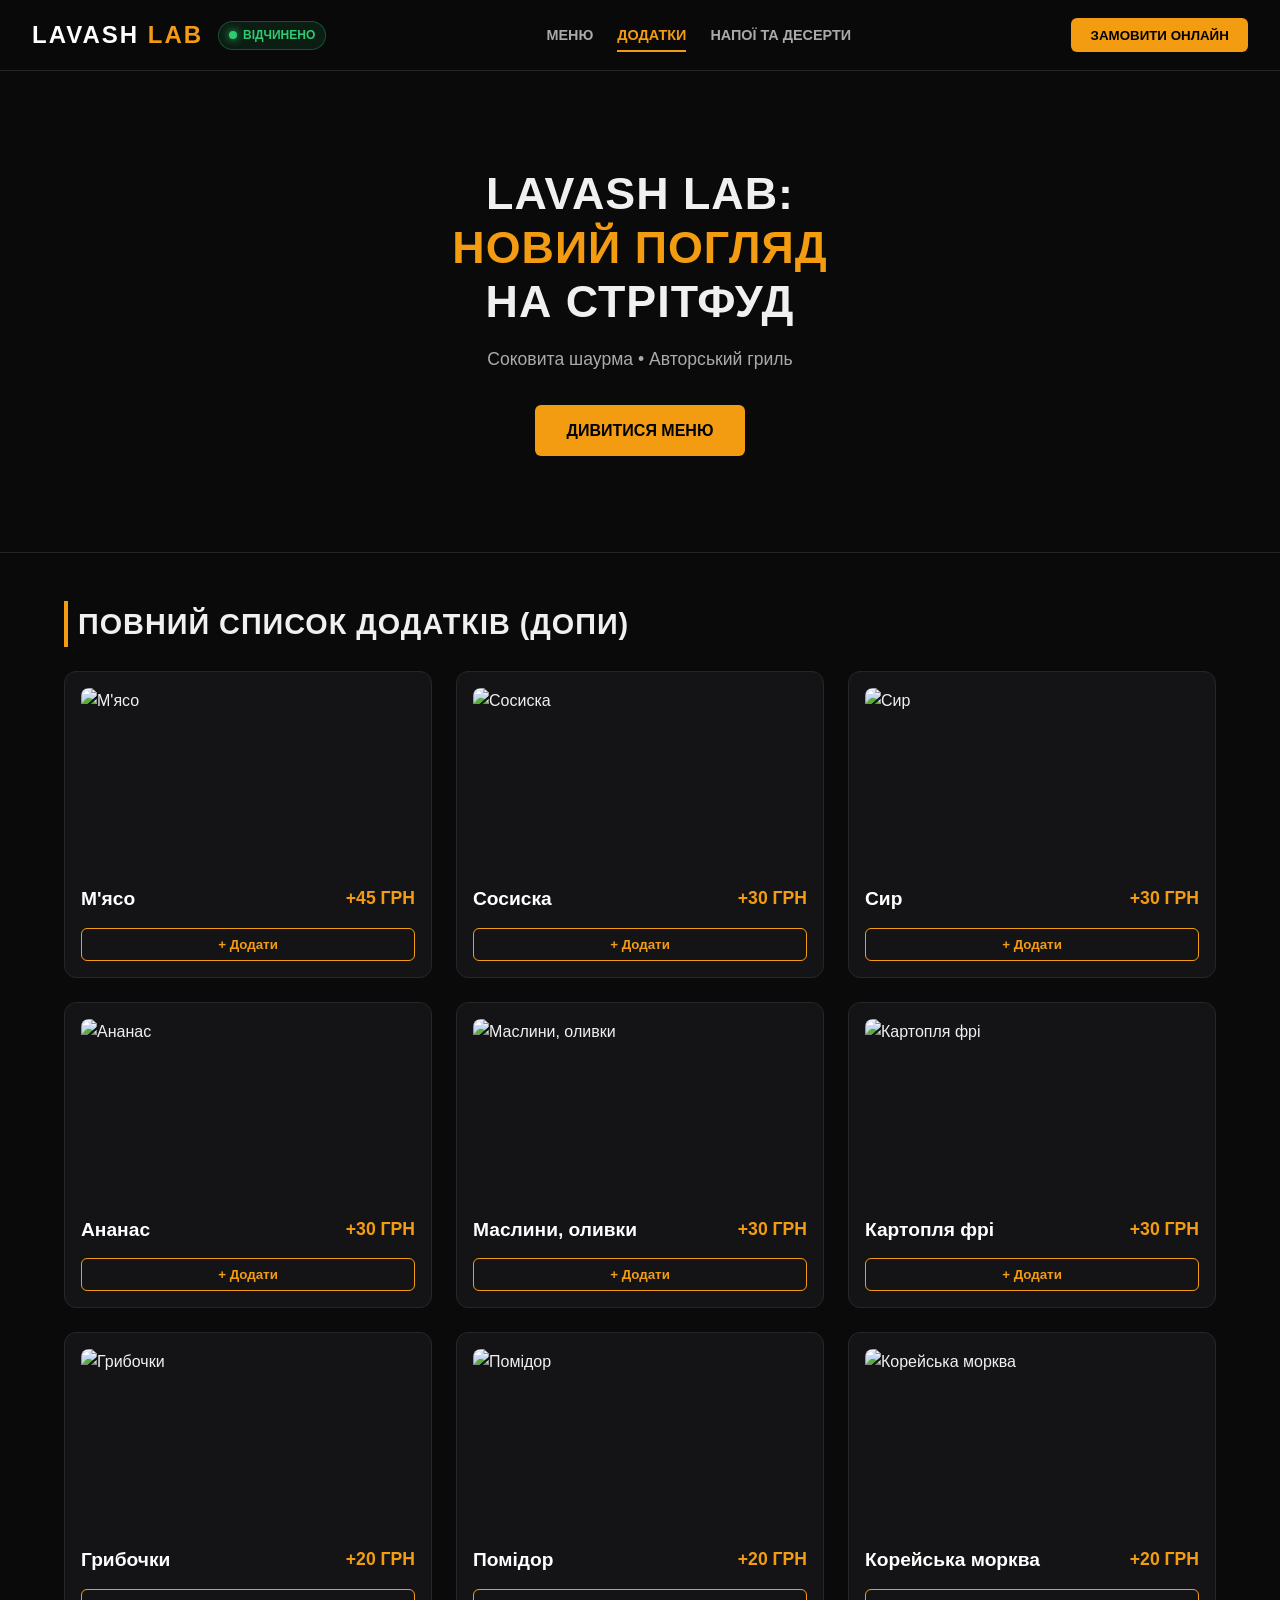
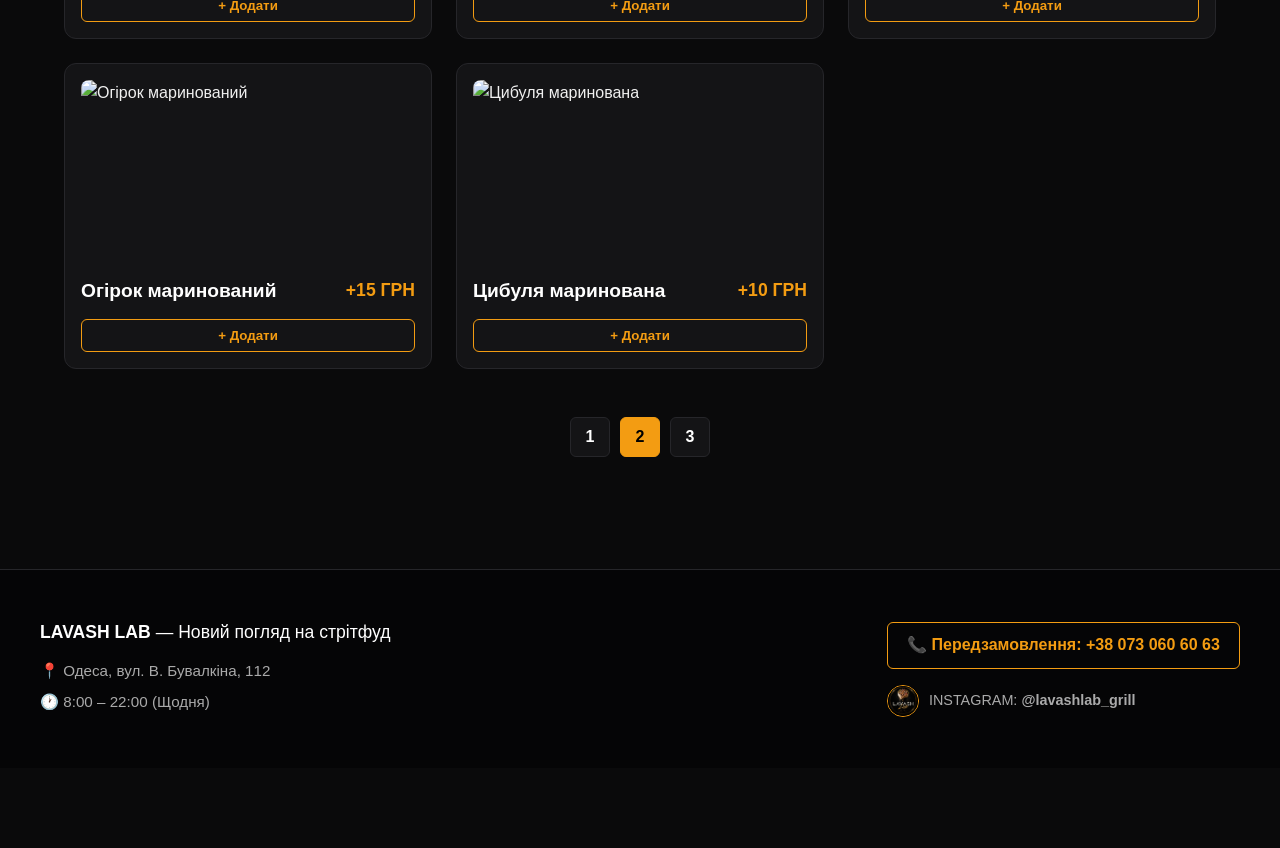
==== commit f9ae8cb1: "Add files via upload" ====
--- a/addons.html
+++ b/addons.html
@@ -36,76 +36,119 @@
 
     <div class="grid">
         <div class="spotlight-card">
+            <div class="card-img-wrapper">
+                <img src="https://images.unsplash.com/photo-1603048588665-791ca8aea617?q=80&w=800&auto=format&fit=crop" alt="М'ясо" class="card-img">
+            </div>
             <div class="card-header">
                 <span class="item-title">М'ясо</span>
                 <span class="item-price">+45 ГРН</span>
             </div>
             <button class="btn-add-to-cart" data-name="Доп: М'ясо" data-price="45">+ Додати</button>
         </div>
-        <div class="spotlight-card">
+
+        <div class="spotlight-card">
+            <div class="card-img-wrapper">
+                <img src="https://images.unsplash.com/photo-1541544741938-0af808871cc0?q=80&w=800&auto=format&fit=crop" alt="Сосиска" class="card-img">
+            </div>
             <div class="card-header">
                 <span class="item-title">Сосиска</span>
                 <span class="item-price">+30 ГРН</span>
             </div>
             <button class="btn-add-to-cart" data-name="Доп: Сосиска" data-price="30">+ Додати</button>
         </div>
-        <div class="spotlight-card">
+
+        <div class="spotlight-card">
+            <div class="card-img-wrapper">
+                <img src="https://images.unsplash.com/photo-1486297678162-eb2a19b0a32d?q=80&w=800&auto=format&fit=crop" alt="Сир" class="card-img">
+            </div>
             <div class="card-header">
                 <span class="item-title">Сир</span>
                 <span class="item-price">+30 ГРН</span>
             </div>
             <button class="btn-add-to-cart" data-name="Доп: Сир" data-price="30">+ Додати</button>
         </div>
-        <div class="spotlight-card">
+
+        <div class="spotlight-card">
+            <div class="card-img-wrapper">
+                <img src="https://images.unsplash.com/photo-1550258987-190a2d41a8ba?q=80&w=800&auto=format&fit=crop" alt="Ананас" class="card-img">
+            </div>
             <div class="card-header">
                 <span class="item-title">Ананас</span>
                 <span class="item-price">+30 ГРН</span>
             </div>
             <button class="btn-add-to-cart" data-name="Доп: Ананас" data-price="30">+ Додати</button>
         </div>
-        <div class="spotlight-card">
+
+        <div class="spotlight-card">
+            <div class="card-img-wrapper">
+                <img src="https://images.unsplash.com/photo-1563245372-f21724e3856d?q=80&w=800&auto=format&fit=crop" alt="Маслини, оливки" class="card-img">
+            </div>
             <div class="card-header">
                 <span class="item-title">Маслини, оливки</span>
                 <span class="item-price">+30 ГРН</span>
             </div>
             <button class="btn-add-to-cart" data-name="Доп: Маслини, оливки" data-price="30">+ Додати</button>
         </div>
-        <div class="spotlight-card">
+
+        <div class="spotlight-card">
+            <div class="card-img-wrapper">
+                <img src="https://images.unsplash.com/photo-1573080496219-bb080dd4f877?q=80&w=800&auto=format&fit=crop" alt="Картопля фрі" class="card-img">
+            </div>
             <div class="card-header">
                 <span class="item-title">Картопля фрі</span>
                 <span class="item-price">+30 ГРН</span>
             </div>
             <button class="btn-add-to-cart" data-name="Доп: Картопля фрі" data-price="30">+ Додати</button>
         </div>
-        <div class="spotlight-card">
+
+        <div class="spotlight-card">
+            <div class="card-img-wrapper">
+                <img src="https://images.unsplash.com/photo-1504674900247-0877df9cc836?q=80&w=800&auto=format&fit=crop" alt="Грибочки" class="card-img">
+            </div>
             <div class="card-header">
                 <span class="item-title">Грибочки</span>
                 <span class="item-price">+20 ГРН</span>
             </div>
             <button class="btn-add-to-cart" data-name="Доп: Грибочки" data-price="20">+ Додати</button>
         </div>
-        <div class="spotlight-card">
+
+        <div class="spotlight-card">
+            <div class="card-img-wrapper">
+                <img src="https://images.unsplash.com/photo-1592924357228-91a4daadcfea?q=80&w=800&auto=format&fit=crop" alt="Помідор" class="card-img">
+            </div>
             <div class="card-header">
                 <span class="item-title">Помідор</span>
                 <span class="item-price">+20 ГРН</span>
             </div>
             <button class="btn-add-to-cart" data-name="Доп: Помідор" data-price="20">+ Додати</button>
         </div>
-        <div class="spotlight-card">
+
+        <div class="spotlight-card">
+            <div class="card-img-wrapper">
+                <img src="https://images.unsplash.com/photo-1598170845058-12ef4a457511?q=80&w=800&auto=format&fit=crop" alt="Корейська морква" class="card-img">
+            </div>
             <div class="card-header">
                 <span class="item-title">Корейська морква</span>
                 <span class="item-price">+20 ГРН</span>
             </div>
             <button class="btn-add-to-cart" data-name="Доп: Корейська морква" data-price="20">+ Додати</button>
         </div>
-        <div class="spotlight-card">
+
+        <div class="spotlight-card">
+            <div class="card-img-wrapper">
+                <img src="https://images.unsplash.com/photo-1589647363585-f4a7d3877b10?q=80&w=800&auto=format&fit=crop" alt="Огірок маринований" class="card-img">
+            </div>
             <div class="card-header">
                 <span class="item-title">Огірок маринований</span>
                 <span class="item-price">+15 ГРН</span>
             </div>
             <button class="btn-add-to-cart" data-name="Доп: Огірок маринований" data-price="15">+ Додати</button>
         </div>
-        <div class="spotlight-card">
+
+        <div class="spotlight-card">
+            <div class="card-img-wrapper">
+                <img src="https://images.unsplash.com/photo-1618512496248-a07fe83aa8cf?q=80&w=800&auto=format&fit=crop" alt="Цибуля маринована" class="card-img">
+            </div>
             <div class="card-header">
                 <span class="item-title">Цибуля маринована</span>
                 <span class="item-price">+10 ГРН</span>
--- a/style.css
+++ b/style.css
@@ -136,9 +136,11 @@
 
 /* --- HERO SECTION --- */
 .hero {
-  padding: 5rem 2rem;
+  padding: 6rem 2rem;
   text-align: center;
-  background: radial-gradient(circle at center, #1f1a10 0%, var(--bg-dark) 70%);
+  position: relative;
+  background: linear-gradient(180deg, rgba(10, 10, 11, 0.6) 0%, rgba(10, 10, 11, 0.95) 100%), 
+              url('https://images.unsplash.com/photo-1561758033-d89a9ad46330?q=80&w=1600&auto=format&fit=crop') center/cover no-repeat;
   border-bottom: 1px solid var(--border-color);
 }
 
@@ -207,18 +209,39 @@
   position: relative;
   background: var(--card-bg);
   border: 1px solid var(--border-color);
-  border-radius: 10px;
-  padding: 1.5rem;
+  border-radius: 12px;
+  padding: 1rem;
   display: flex;
   flex-direction: column;
   justify-content: space-between;
-  transition: transform 0.3s ease, border-color 0.3s ease;
+  transition: transform 0.3s ease, border-color 0.3s ease, box-shadow 0.3s ease;
   overflow: hidden;
 }
 
 .spotlight-card:hover {
   transform: translateY(-4px);
-  border-color: rgba(243, 156, 18, 0.4);
+  border-color: rgba(243, 156, 18, 0.5);
+  box-shadow: 0 8px 25px rgba(0, 0, 0, 0.5);
+}
+
+/* Карточки со сниженными отступами внутри для компактности */
+.card-img-wrapper {
+  width: 100%;
+  height: 180px;
+  border-radius: 8px;
+  overflow: hidden;
+  margin-bottom: 1rem;
+}
+
+.card-img {
+  width: 100%;
+  height: 100%;
+  object-fit: cover;
+  transition: transform 0.4s ease;
+}
+
+.spotlight-card:hover .card-img {
+  transform: scale(1.05);
 }
 
 .card-header {
@@ -424,15 +447,15 @@
   padding: 2rem;
   width: 90%;
   max-width: 450px;
-  max-height: 90vh; /* Чтобы модалка не выходила за пределы экрана */
-  overflow-y: auto;  /* Скроллится всё окно целиком при большом списке */
+  max-height: 90vh;
+  overflow-y: auto;
   position: relative;
   box-shadow: 0 10px 30px rgba(0,0,0,0.8);
   margin: auto;
 }
 
 #cart-items-list {
-  list-style-type: none; /* Отключаем стандартный маркер */
+  list-style-type: none;
   color: #fff;
   font-size: 0.95rem;
   line-height: 1.5;
@@ -456,7 +479,6 @@
   word-break: break-word;
 }
 
-/* Кнопка удаления (крестик) */
 .btn-remove-item {
   background: transparent;
   border: none;
@@ -534,8 +556,7 @@
   margin-top: 0.5rem;
 }
 
-/* --- БЕЛАЯ ПЛАВАЮЩАЯ ПАНЕЛЬ КОРЗИНЫ ВНИЗУ --- */
-/* Уменьшенная по высоте плашка корзины */
+/* --- ПАНЕЛЬ КОРЗИНЫ --- */
 .bottom-cart-bar {
   position: fixed;
   bottom: 0;
@@ -544,7 +565,7 @@
   background-color: #ffffff;
   color: #000000;
   z-index: 999;
-  padding: 8px 20px; /* Уменьшены внутренние отступы */
+  padding: 8px 20px;
   box-shadow: 0 -2px 10px rgba(0, 0, 0, 0.3);
   
   opacity: 0;
@@ -567,11 +588,10 @@
   justify-content: space-between;
 }
 
-/* Компактная иконка и подпись */
 .cart-icon-wrapper {
   display: flex;
   align-items: center;
-  gap: 8px; /* Выстраиваем иконку и подпись в один компактный ряд */
+  gap: 8px;
   cursor: pointer;
   user-select: none;
 }
@@ -583,7 +603,7 @@
 }
 
 .cart-svg {
-  width: 22px; /* Уменьшен размер иконки */
+  width: 22px;
   height: 22px;
   stroke: #000000;
 }
@@ -612,12 +632,11 @@
   margin-top: 0;
 }
 
-/* Компактная кнопка «Далі» */
 .btn-cart-next {
   background: #000000;
   color: #ffffff;
   border: none;
-  padding: 6px 24px; /* Уменьшены отступы кнопки */
+  padding: 6px 24px;
   border-radius: 18px;
   font-size: 0.85rem;
   font-weight: 700;
@@ -645,12 +664,9 @@
   }
 }
 
-
-/* Блок с маркированным списком товаров */
-/* Автоматическая высота блока под количество товаров без скролла */
 #cart-items-container {
   width: 100%;
-  height: auto; /* Высота подстраивается автоматически */
+  height: auto;
   background: #0a0a0b;
   border: 1px solid #26262a;
   border-radius: 6px;
@@ -674,7 +690,6 @@
   margin-bottom: 0;
 }
 
-/* Выравнивание и акцент суммы справа как на 2 фото */
 #cart-total-price {
   text-align: right;
   font-size: 1.25rem;
